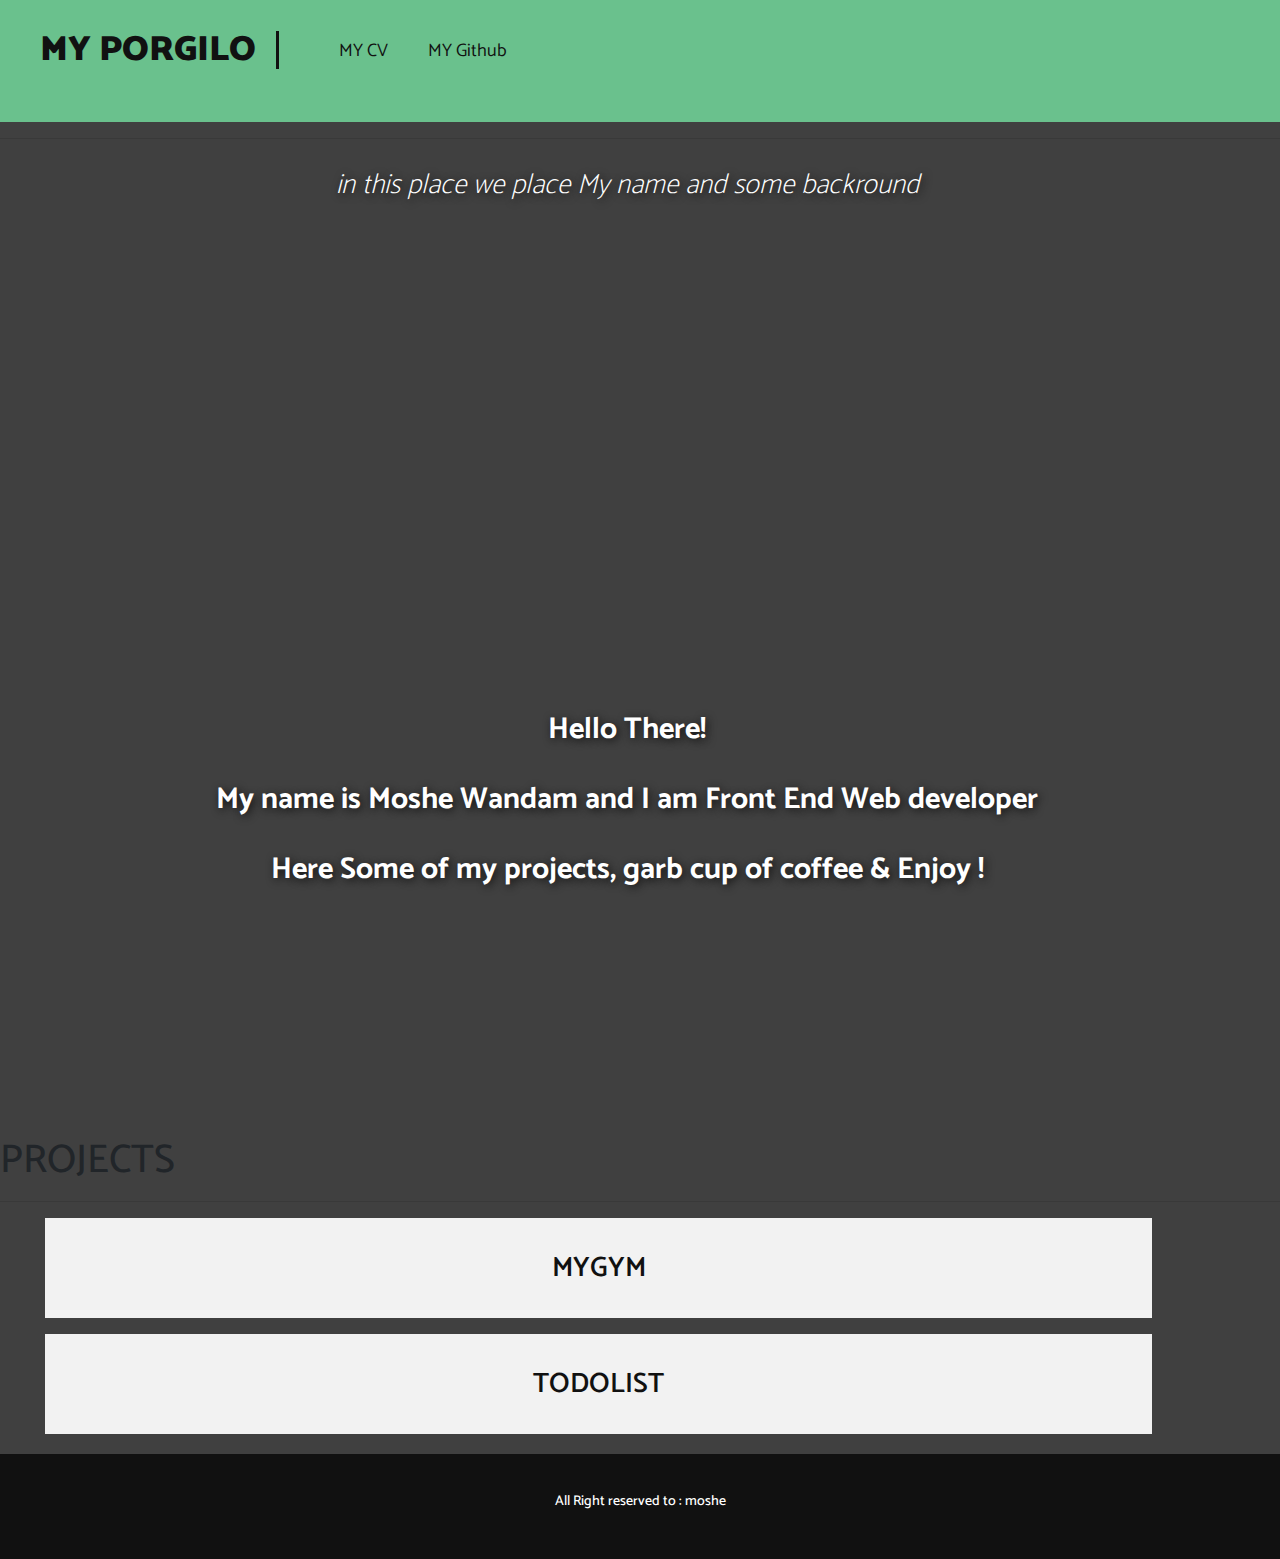
==== index.html @ f75f576b "first commit" ====
<!DOCTYPE html>
<html lang="en" >
<head>
    <meta name="viewport" content="width=device-width, initial-scale=1.0" >

    <title>Welcome to MY Projects</title>
    <link rel="stylesheet" href="lib/bootstrap.min.css">
    <link rel="stylesheet" href="lib/home.css">
    <link   href="http://fonts.googleapis.com/css?family=Open+Sans"   rel="stylesheet"  type="text/css" />
    <link href="https://fonts.googleapis.com/css?family=Catamaran" rel="stylesheet">
    <script src="https://maxcdn.bootstrapcdn.com/bootstrap/4.1.3/js/bootstrap.min.js"></script>
    <link rel="stylesheet" href="https://use.fontawesome.com/releases/v5.5.0/css/all.css" integrity="sha384-B4dIYHKNBt8Bc12p+WXckhzcICo0wtJAoU8YZTY5qE0Id1GSseTk6S+L3BlXeVIU" crossorigin="anonymous">

</head>

<body>
      <header>
        <a href="index.html" class="header-name"><i class="fas fa-code"></i>  My porgilo </a>  
        <nav> <!--  LINKS-->
            <ul>  
                <li>  <a href="MosheWandamCV.pdf" download   target="_blank"><i class='far fa-id-badge'></i>  MY CV   </a> </li>  
                <li> <a href="https://github.com/moscd8"><i class='fab fa-github'></i>  MY Github </a> </li>
            </ul>
		</nav> 

		
    </header>
<hr>

    <main >
        <section class="index-0">
            <h1> in this place we place My name and some backround</h1>
            
        </section>
        <section class="index-banner">   
            <div class="vertical-center">
                <h2>
					Hello There! <br>
				    My name is Moshe Wandam and I am Front End Web developer<br>
					Here Some of my  projects, garb cup of coffee   & Enjoy !
					 
			</h2>
                
            
            </div>
        </section>
        <section class="index-links">

            <h1> PROJECTS </h1>
            <hr>
            <a href="MYGYM-LandPage/home.html"> 
                    <div class="index-boxlink-1">
                       <h3><i class="fas fa-dumbbell"></i>    MYGYM   </h3> 
                </div>
            </a>
            
            <a href="ToDOList/index.html"> 
                    <div class="index-boxlink-1">
                       <h3><i class="far fa-calendar-check"></i>   TODOLIST  </h3> 
                </div>
            </a>

        </section>
 

 



</main>
<footer>
    <h3> All Right reserved to : moshe </h3>    
</footer>
</body>

</html>
---- lib/home.css ----
body {
  font-family: 'Catamaran' ,sans-serif;
  /* background-color: #f0fcf5; */
  background-color: #404040
} 

/* HEADER */
header{
  background-color: #6ac18d;
  width: 100%;
  height: 122px;
  margin-bottom: 10px;
}

header .header-name{
  color: #111;
  font-size: 24px;
  font-weight: 900;
  text-transform: uppercase;
  display: block;
  margin: 0 auto;
  text-align: center;
  padding: 20px 0;
}

header nav {
  display: block;
  width: fit-content;  
  color: #111;
  font-size: 16px;
}

header nav ul {
  display: block;
  margin: 0;
  float: left;
}

header nav div  h1{
  color: #404040;
  font-size: 18px;
  font-family: cursive;
  margin:  0 auto;
  padding-left: 16%; 
  padding-bottom: 5%;

} 
header nav  ul li {
  display: inline-block;
   float: left;
  list-style: none;
  padding: 0 3px;
  margin: 0 auto ; 
  

}

header nav  ul li a{
  color: #111;
  font-size: 18px;
  line-height: 60px;
 
}

/* desktop setting */

@media only screen and (min-width : 1000px){
  header .header-name{
   text-align: left;
   margin: 31px 0 ;
   padding: 0 20px 0 40px;
    border-right: 3px solid  #111;
    float :left;
    line-height: 38px;
    font-size: 35px;
  }  

  
  header nav {
    margin: 0 ;
    width: fit-content;    
    font-size: 35px;
    float: left;  
  }
  
    header nav ul {

      margin: 20px 0px;
      float: left;
      
}
 
  header nav  ul li {
      float: left;
    padding: 0 20px;
  }
 

}

/*End desktop*/

/* Main(index) */ 
.index-banner{
  margin: 8% 1% 1% 0%;
  width: 98%;
  height: calc(100vh - 260px ) ;   /* 100value height - height */
  background-repeat:  no-repeat;
  background-position: center;
  background-size: cover;
  display: table;
 
}

.index-0{
    margin: -3% 1% -28% 2%;
    width: 90%;
    height: 550px;
    background-image: url('computer_b.jpg');
    background-repeat:  no-repeat;
    background-position: center;
    background-size: cover;
    display: table;
    
}
.vertical-center{
  display: table-cell;
  vertical-align: middle;

}

.index-banner h2{
  font-size: 30px; 
  color: #fff;
  font-weight :700;
  text-align: center;
  text-shadow: 2px 2px 8px #111;
  line-height: 70px;
}   
.index-banner h1, .index-0 h1{
  /* font-family: Arial, Helvetica, sans-serif; */
  font-size: 28px; 
  color: #fff;
  font-weight :100;
  font-style: italic;
  line-height: 40px;
  text-align: center;
  text-shadow: 2px 2px 8px #111;

}   
 
.index-links div{
  margin: 16px 45px  0;  /* 16 witdh and 16 height */
  width: calc(90% - 45px);  
  height: 100px;
  background-color: #f2f2f2;
  position: center;

  
 }
 .index-links div h3{
/*  font  Catamaran*/ 
  font-size: 28px;
  font-weight: 600;
  line-height: 100px ;
  color: #111;
  text-align: center;
  text-transform: uppercase;


 } 

  /* this is for table size */
 .container{
  margin:  5% 0px 4% 2%;
  /* margin: 3%; */
  font-size: 11px;
 }
 
/* desktop setting */

 @media only screen and (min-width : 850px){
 
/* .index-banner{ */

  /* width: 98%; */
  /* height: 256px; */

/* //}   */



.index-banner h1{
 display: block;
 width:  560px;
 margin: 0 auto;

}   

  .index-boxlink-1{

     width: 1000px;
     margin: 0 auto; 

  }

  .index-0{
    margin: 2% 1% -26% 4%;
     width: 90%;
    height: 550px;
    background-image: url('computer_b.jpg');
    background-repeat:  no-repeat;
    background-position: center;
    background-size: cover;
    display: table; 
    
}

   /* this is for table size */
 .container{
  /* margin: 3%; */
  font-size: 26px;
 }
 
 }
 
 @media only screen and (max-width : 300px){
 
  .container{
    display: none;
  }
  main
  {
    font-size: 20px;
  }
}
 /* End Desktop*/


 /* FOOTER*/
 footer {
  width: 100%;
  padding: 40px  0;
  margin-top: 20px;
  background-color: #111;

 }

 footer h3{
    text-align: center;
   font-size: 14px;
   color: white;
   
 }
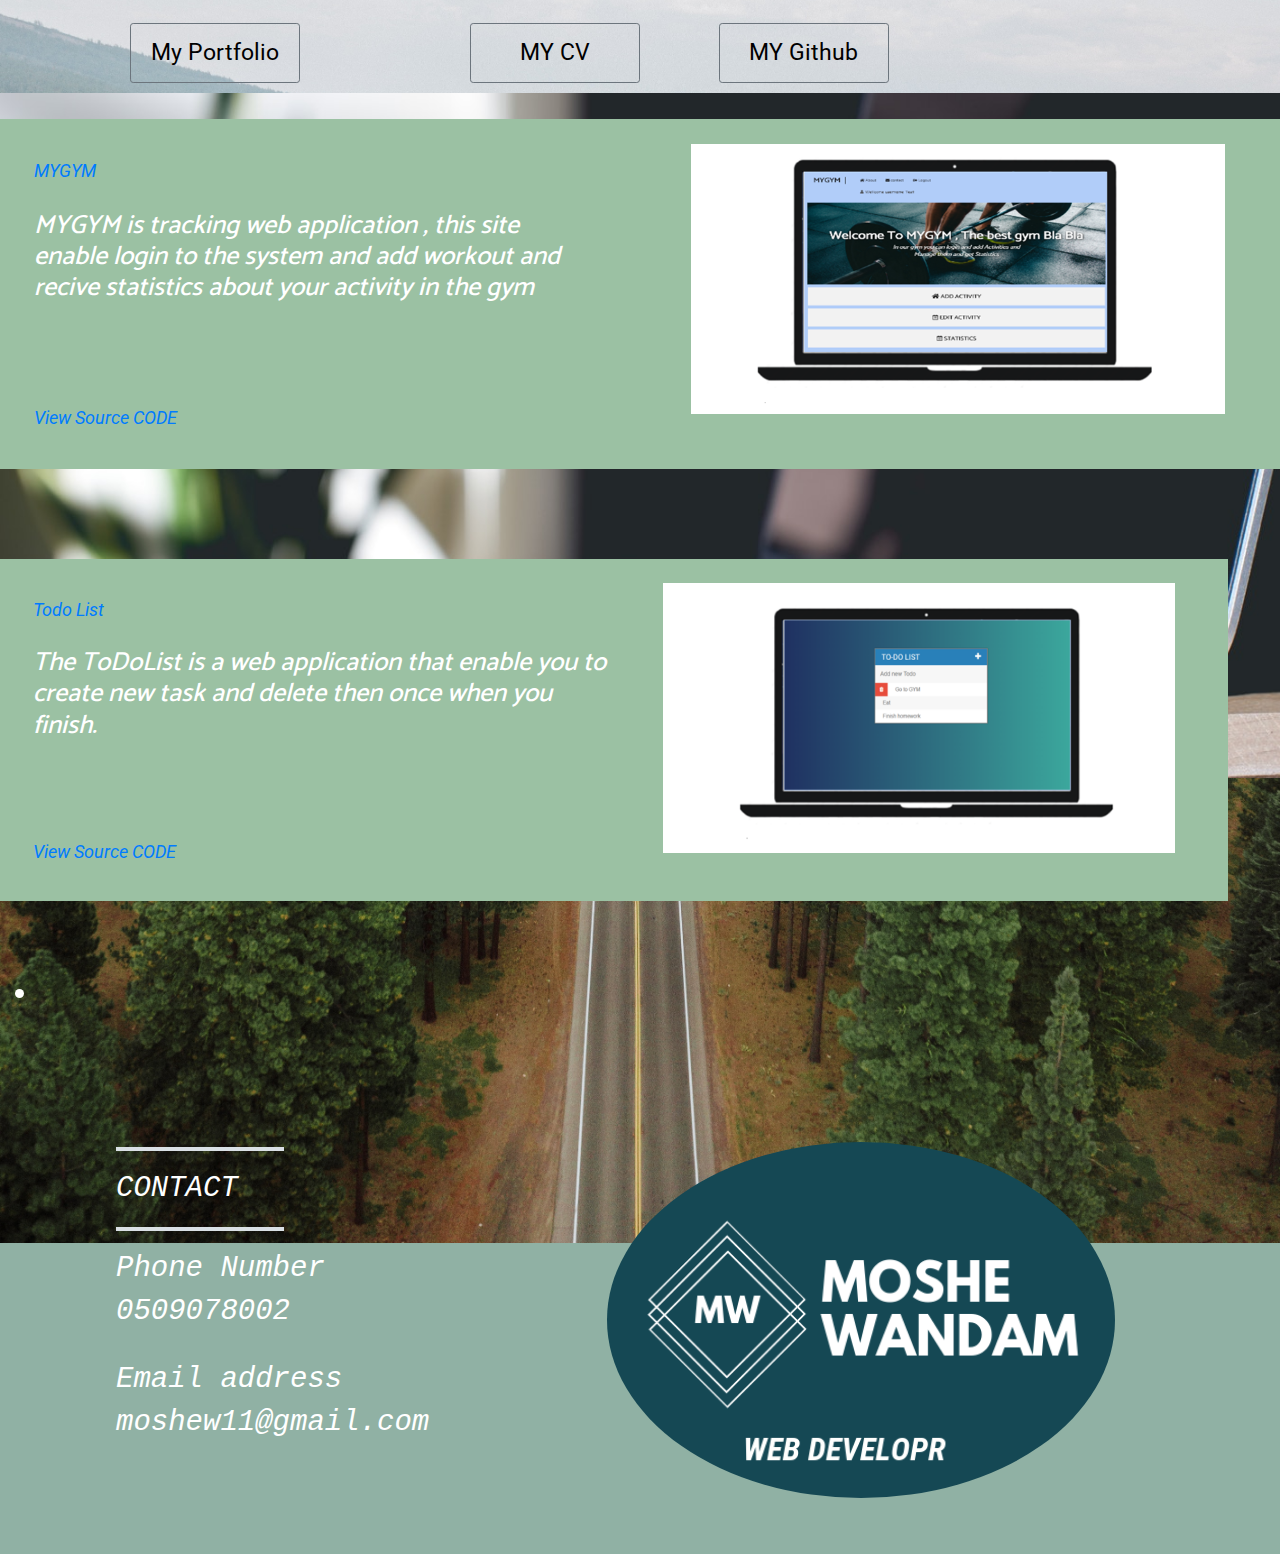
==== commit ed3bf483: "first commit2" ====
--- a/index.html
+++ b/index.html
@@ -3,75 +3,153 @@
 <head>
     <meta name="viewport" content="width=device-width, initial-scale=1.0" >
 
-    <title>Welcome to MY Projects</title>
+    <title>Moshe Wandam   </title>
     <link rel="stylesheet" href="lib/bootstrap.min.css">
-    <link rel="stylesheet" href="lib/home.css">
-    <link   href="http://fonts.googleapis.com/css?family=Open+Sans"   rel="stylesheet"  type="text/css" />
-    <link href="https://fonts.googleapis.com/css?family=Catamaran" rel="stylesheet">
+    <link rel="stylesheet" href="style.css">
+    <link href="https://fonts.googleapis.com/css?family=Open+Sans|Roboto|Dosis|Catamaran" rel="stylesheet">
     <script src="https://maxcdn.bootstrapcdn.com/bootstrap/4.1.3/js/bootstrap.min.js"></script>
     <link rel="stylesheet" href="https://use.fontawesome.com/releases/v5.5.0/css/all.css" integrity="sha384-B4dIYHKNBt8Bc12p+WXckhzcICo0wtJAoU8YZTY5qE0Id1GSseTk6S+L3BlXeVIU" crossorigin="anonymous">
 
 </head>
+<body>    
+        <header> 
+         <div class="nav-header">
+            <div class="row">
+                <div class="col-md-4 col-sm-3">  
+                        <button type="button" class="btn btn-outline-secondary  btn-lg   btn-md   btn-sm  btn-xs"> 
+                                <a href="index.html" class="header-name "> 
+                                        <i class="fas fa-code">  </i> My Portfolio
+                                </a>
+                        </button>
+                </div>
+                <div class="col-md-7 col-sm-8">
+                    <div class="row">        
+                        <div class="col-md-5 col-sm-5">
+                                <button type="button" class="btn btn-outline-secondary  btn-lg   btn-md   btn-sm  btn-xs"> 
+                                <a href="MosheWandamCV.pdf" download   target="_blank"><i class='far fa-id-badge'>
+                                </i>  MY CV   </a> 
+                                </button>
+                        </div>            
+                        <div class="col-md-5  col-sm-5">
+                                <button type="button" class="btn btn-outline-secondary  btn-lg   btn-md   btn-sm  btn-xs"> 
+                                <a href="https://github.com/moscd8"><i class='fab fa-github'></i>  MY Github </a> 
+                                </button>
+                        </div>                    
+                    </div>                
+                </div>
+            </div>    
+         </div>
+        </header>
+            
+            <div class="about">
+                    <!-- container-about  -->
+                    <div class="row justify-content-between row-1">
+                      
+                    <!-- mygym project -->
+             <div class="row   proj-1"> <!-- main row-->
+                    <div class="col-md-6 col-xs-7 col-proj">  <!-- main col1-->                            
+                            <div class="row">
+                                    <div class="col-md-11 col-xs-12 col-proj">
+                                            <a href="https://moshemygym.netlify.com/" class="header-name"><i class="fas fa-dumbbell"></i>  MYGYM </a>  
+                                    </div>
+                            </div>
+                            <div class="row">
+                                    <div class="col-md-11 col-xs-12 col-proj">                                            
+                                            <h4> MYGYM is tracking web application , this site enable login to the 
+                                                system and add workout and recive statistics about your activity in the gym                                                 
+                                            </h4>
+                                    </div>
+                            </div>
+                            <div class="row row_git"  >
+                                    <div class="col-md-12 col-xs-7 col-proj">
+                                            <a href="https://github.com/moscd8/MYGYM-LandPage" class="header-name"><i class="fab fa-github"></i>  View Source CODE  </a>  
+                                    </div>
+                            </div>
+                            
+                    </div>
+                    <div class="col-md-5 col-xs-7"  id="col-proj1-image" >   <!-- main col2-->
+                        <div class="col-proj1-image">
+                        </div>
+                    </div>
+            </div>
 
-<body>
-      <header>
-        <a href="index.html" class="header-name"><i class="fas fa-code"></i>  My porgilo </a>  
-        <nav> <!--  LINKS-->
-            <ul>  
-                <li>  <a href="MosheWandamCV.pdf" download   target="_blank"><i class='far fa-id-badge'></i>  MY CV   </a> </li>  
-                <li> <a href="https://github.com/moscd8"><i class='fab fa-github'></i>  MY Github </a> </li>
-            </ul>
-		</nav> 
+            <!-- End of mygym project-->
 
-		
-    </header>
-<hr>
+            <!-- todo  project -->
+            <div class="row   proj-2"> <!-- main row-->
+                <div class="col-md-6 col-xs-7 col-proj">  <!-- main col1-->                            
+                        <div class="row">
+                                <div class="col-md-12 col-xs-7 col-proj">
+                                        <a href="https://moshetodolist.netlify.com/" class="header-name"><i class="fas fa-dumbbell"></i>  Todo List  </a>  
+                                </div>
+                        </div>
+                        <div class="row">
+                                <div class="col-md-12 col-xs-7 col-proj">
+                                        
+                                        <h4>The ToDoList is a web application  that enable you to create new task and delete then once 
+                                                when you finish. 
+                                        </h4>
+                                </div>
+                        </div>
+                        <div class="row row_git"  >
+                                <div class="col-md-12 col-xs-7 col-proj">
+                                        <a href="https://github.com/moscd8/ToDoList" class="header-name"><i class="fab fa-github"></i>  View Source CODE  </a>  
+                                </div>
+                        </div>
+                        
+                </div>
+                <div class="col-md-5 col-xs-7"  id="col-proj2-image" >   <!-- main col2-->
+                    <div class="col-proj2-image">
+                    </div>
+                </div>
+                <!-- End todo  project -->
+   
+        </div> 
+        </div>
 
-    <main >
-        <section class="index-0">
-            <h1> in this place we place My name and some backround</h1>
-            
-        </section>
-        <section class="index-banner">   
-            <div class="vertical-center">
-                <h2>
-					Hello There! <br>
-				    My name is Moshe Wandam and I am Front End Web developer<br>
-					Here Some of my  projects, garb cup of coffee   & Enjoy !
-					 
-			</h2>
-                
-            
+        <div class="row">
+            <div class="col-md-4">
+                <div class="front-end">
+                     <ul>
+                         <li>
+                            <!-- Html -->
+                         </li>
+                     </ul>   
+                </div>
             </div>
-        </section>
-        <section class="index-links">
+        </div>
+        <footer>
+        <div class="container contact">
+        <div class="row align-items-center">
+         
 
-            <h1> PROJECTS </h1>
-            <hr>
-            <a href="MYGYM-LandPage/home.html"> 
-                    <div class="index-boxlink-1">
-                       <h3><i class="fas fa-dumbbell"></i>    MYGYM   </h3> 
+            <div class="col-md-5 xm-4 col-proj col-proj-about">
+               <div class="animate-about">
+                   <div class="row">
+                        <div class="col-sm-5  hr-about">
+                                <hr>
+                                <p>  CONTACT  </p> 
+                                <hr>
+                           </div> 
+                        <div class="col-sm-8">
+                        <label >Phone Number <p>0509078002 </p></label>                                   
+                        </div>
+                        <div class="col-sm-8">
+                                <label >Email address <p>moshew11@gmail.com </p></label>                     
+                        </div>                                  
+                   </div>
                 </div>
-            </a>
-            
-            <a href="ToDOList/index.html"> 
-                    <div class="index-boxlink-1">
-                       <h3><i class="far fa-calendar-check"></i>   TODOLIST  </h3> 
-                </div>
-            </a>
+           </div>
 
-        </section>
- 
+        <div class="col-md-6  xm-4 col-proj-about">
+                        <div class="col-contact-image">
+                                <!-- <h1> logo </h1> -->
+                        </div>
+        </div>
+        
+        </div>    
+        </div>
+        </footer>
 
- 
-
-
-
-</main>
-<footer>
-    <h3> All Right reserved to : moshe </h3>    
-</footer>
-</body>
-
-</html>
-
+    </body>
+</html>--- a/style.css
+++ b/style.css
@@ -0,0 +1,383 @@
+body{
+    width: 100%;
+    background-color:     #90b1a4;    
+    background-image: url('lib/pic/body_.jpg');
+    background-repeat:  no-repeat;
+    background-position: center;
+    background-size: cover;
+}
+
+
+header{
+    margin: 10px 15px;
+    width: 90%;
+    height: 18%; 
+     
+}
+.nav-header{
+    /*     margin: 3% 4% 2% 6%;
+ */
+    margin: 2% 4% 0% 10%;
+    
+
+}
+button{
+    height: 60px !important; 
+    width: 170px !important;
+    font-size: 23px !important;
+}
+button:hover{
+    /*     margin: 3% 4% 2% 6%;
+ */
+
+    -webkit-animation: jump 1.5s ease 0s 2 normal ;
+    animation: jump 1.5s ease 0s 2 normal ;
+    background-color: white;
+
+}
+
+
+
+@-webkit-keyframes jump {
+    0%{
+      -webkit-transform: translateY(0);
+      transform: translateY(0);
+    }
+    20%{
+      -webkit-transform: translateY(0);
+      transform: translateY(0);
+    }
+    40%{
+      -webkit-transform: translateY(-30px);
+      transform: translateY(-30px);
+    }
+    50%{
+      -webkit-transform: translateY(0);
+      transform: translateY(0);
+    }
+    60%{
+      -webkit-transform: translateY(-15px);
+      transform: translateY(-15px);
+    }
+    80%{
+      -webkit-transform: translateY(0);
+      transform: translateY(0);
+    }
+    100%{
+      -webkit-transform: translateY(0);
+      transform: translateY(0);
+    }
+  }
+  
+  @keyframes jump {
+    0%{
+      transform: translateY(0);
+    }
+    20%{
+      transform: translateY(0);
+    }
+    40%{
+      transform: translateY(-30px);
+    }
+    50%{
+      transform: translateY(0);
+    }
+    60%{
+      transform: translateY(-15px);
+    }
+    80%{
+      transform: translateY(0);
+    }
+    100%{
+      transform: translateY(0);
+    }
+  } 
+
+header a{ 
+    color: #000 !important ;
+}
+ 
+.about{
+    background-color: #515152;
+ 
+    margin: 0%;
+    width: 100% !important; 
+ 
+    height: 685px;
+    color: white;
+    font-size: 29px;
+
+    font-family: Roboto;
+    font-style: italic;
+
+    background-image: url('lib/pic/computer_b.jpg');
+    background-repeat:  no-repeat;
+    background-position: center;
+    background-size: cover;
+  
+}
+.col-about{  
+    font-weight :900;
+    text-align: center;
+    text-shadow: 2px 2px 8px #111;
+    line-height: 70px;
+    font-size: 29px;
+    padding-top: 5em;
+
+  
+
+}
+
+.typewriter h3  {
+    overflow: hidden;     /* Ensures the content is not revealed until the animation */
+    border-right: .15em solid orange; /* The typwriter cursor */
+    white-space: nowrap;  /* Keeps the content on a single line */
+
+
+    letter-spacing: .15em; 
+  
+    animation: 
+      typing 4.0s steps(40, end),
+      blink-caret .75s step-end infinite;
+      /* blinking-cursor .5s step-end infinite; */
+      margin: 0 auto;
+
+      font-family: monospace;
+      text-overflow: ellipsis;
+
+  }
+  
+  /* The typing effect */
+  @keyframes typing {
+    from { width: 0 }
+    to { width: 100% }
+
+    /* 0% { left: 0%; }
+    100% { left: 100%; } */
+  }
+  
+  /* The typewriter cursor effect */
+  @keyframes blink-caret {
+    from, to { border-color: transparent }
+    50% { border-color: orange; }
+  }
+
+
+.row-1{
+    /* border: 1px solid red; */
+    margin: 7px  auto;
+}
+
+.row-2{ 
+    margin: 7px auto;
+} 
+.projects{ 
+    margin: 4% 7%;
+    width: 90%;
+    height: 45%;
+    padding-top: 2%;
+}
+.contact{
+    margin: 4% 7%;
+    width: 90%;
+    height: 45%;
+    padding-top: 2%;
+}
+.proj-1,.proj-2{  
+    margin: 2% 0% 5% 0%;
+    height: 90%;
+    background-color:    #9bc1a3;
+}
+
+
+.col-proj{
+    font-size: 18px;
+    font-family: Roboto;
+    margin: 2% 0% 2% 1%;
+    
+}
+.col-proj h4{
+    font-size: 26px;
+    font-family: Catamaran;
+    font-style: italic;
+}
+#col-proj1-image{
+    color: #000;
+    background-image: url('lib/pic/1.png');
+    background-repeat:  no-repeat;
+    background-position: center;
+    background-size: cover;
+    height: 270px;
+    margin: 2% 3% 3% 3%;
+  
+
+}
+#col-proj1-image:hover  {
+  /* Start the shake animation and make the animation last for 0.5 seconds */
+  animation: shake 0.5s; 
+
+
+}
+
+#col-proj2-image{
+
+  color: #000;
+  background-image: url('lib/pic/1_todolist.png');
+  background-repeat:  no-repeat;
+  background-position: center;
+  background-size: cover;
+  height: 270px;
+  margin: 2% 3% 3% 3%;
+  /* display: table; */
+
+
+
+}
+
+#col-proj2-image:hover  {
+  /* Start the shake animation and make the animation last for 0.5 seconds */
+  animation: shake 0.5s; 
+
+
+}
+
+@keyframes shake {
+  0% { transform: translate(1px, 1px) rotate(0deg); }
+  10% { transform: translate(-1px, -2px) rotate(-1deg); }
+  20% { transform: translate(-3px, 0px) rotate(1deg); }
+  30% { transform: translate(3px, 2px) rotate(0deg); }
+  40% { transform: translate(1px, -1px) rotate(1deg); }
+  50% { transform: translate(-1px, 2px) rotate(-1deg); }
+  60% { transform: translate(-3px, 1px) rotate(0deg); }
+  70% { transform: translate(3px, 1px) rotate(-1deg); }
+  80% { transform: translate(-1px, -1px) rotate(1deg); }
+  90% { transform: translate(1px, 2px) rotate(0deg); }
+  100% { transform: translate(1px, -2px) rotate(-1deg); }
+}
+
+.col-contact-image{
+    color: #000;
+    background-image: url('lib/pic/logo.png');
+    background-repeat:  no-repeat;
+    background-position: center;
+    background-size: cover;
+    height: 89%;
+    margin: 2% 3% 3% 3%;
+
+
+    border-radius: 50%;
+}
+.col-proj-about{
+    height: 400px;
+    color: white;
+    font-size: 29px;
+    font-family: Roboto;
+    font-style: bold;
+    width: 70%;
+
+   
+}
+
+
+ .hr-about hr {
+    border-top: 4px solid #dae0e5;;
+  }
+
+
+.animate-about{
+    animation-name:  textAnimate;
+    animation-duration: 2s;   
+    position: relative; 
+    border: #9bc1a3;
+    /* background-color: lightslategrey; */
+
+    color: white;
+
+    font-family: monospace;
+}
+
+@keyframes textAnimate{
+    0%{
+        color: azure;
+        left:0px; top:0px;
+    } 
+    /* 50%{
+        color: green;
+        left:60px; top:10px;
+    } */
+    70%{
+        color: white;
+        left:100px; top:30px;
+    }
+    100%{
+        color: white;
+        font-style: italic;
+        left:100px; top:30px;
+    }
+    
+}
+.row_git{
+    margin-top: 11%;   
+}    
+
+/*responsive setting 
+*/
+@media only screen and (max-width : 320px){
+    .typewriter h3  {
+     
+        animation:none;
+        border-right: none;
+        white-space: normal;
+        font-size: 22px;
+      }
+      
+      /* The typing effect */
+      
+      
+      /* The typewriter cursor effect */
+   
+      .col-proj-about{
+        font-size: 22px;
+      }
+
+    .about{
+        margin: 4% 4%;
+    }
+
+    .contact{
+        font-size: 26px;
+        height: 30%;
+    }
+
+    button{
+        height: 30px;
+        width: 120px;
+        font-size: 29px;
+        margin-bottom: 7px;
+    }
+ 
+
+}
+
+
+@media only screen and (max-width : 540px){
+    .col-proj-about{
+        height: 170px;
+        font-size: 18px;
+       
+    }
+
+    .col-contact-image{
+        margin: 41% 3% 3% 3%;
+
+    }
+}
+
+
+@media only screen and (min-width : 1000px){
+
+}
+
+
+
+ 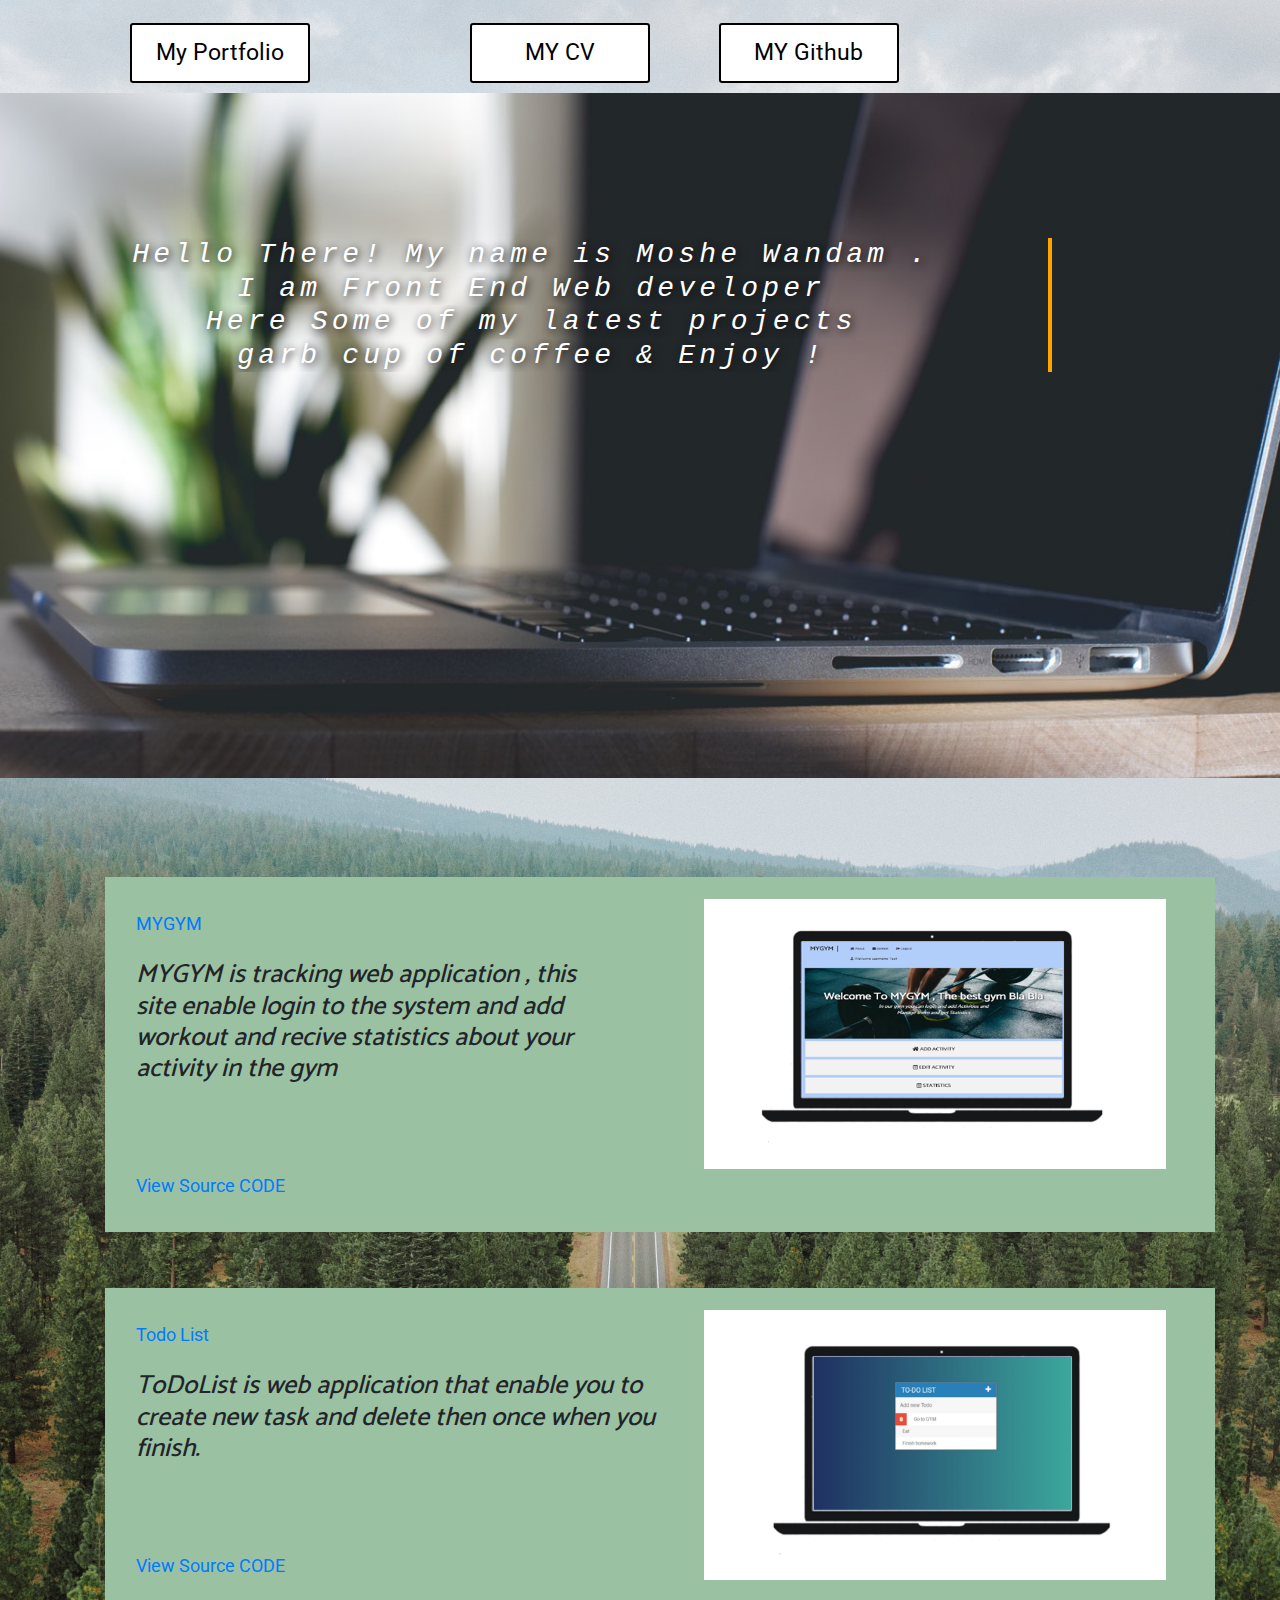
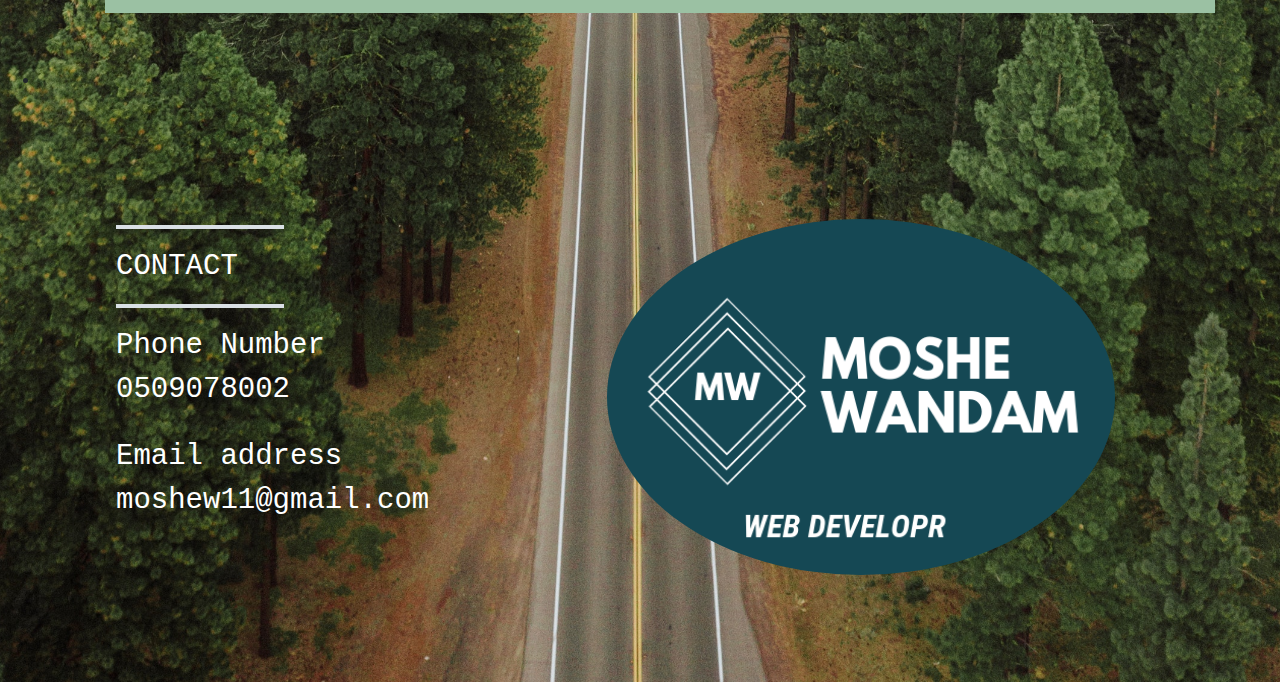
==== commit ef533d45: "first commit3" ====
--- a/index.html
+++ b/index.html
@@ -3,7 +3,7 @@
 <head>
     <meta name="viewport" content="width=device-width, initial-scale=1.0" >
 
-    <title>Moshe Wandam   </title>
+    <title>Moshe Wandam  </title>
     <link rel="stylesheet" href="lib/bootstrap.min.css">
     <link rel="stylesheet" href="style.css">
     <link href="https://fonts.googleapis.com/css?family=Open+Sans|Roboto|Dosis|Catamaran" rel="stylesheet">
@@ -11,40 +11,57 @@
     <link rel="stylesheet" href="https://use.fontawesome.com/releases/v5.5.0/css/all.css" integrity="sha384-B4dIYHKNBt8Bc12p+WXckhzcICo0wtJAoU8YZTY5qE0Id1GSseTk6S+L3BlXeVIU" crossorigin="anonymous">
 
 </head>
-<body>    
-        <header> 
+<body>
+    
+        <header>
+        
          <div class="nav-header">
+
             <div class="row">
-                <div class="col-md-4 col-sm-3">  
-                        <button type="button" class="btn btn-outline-secondary  btn-lg   btn-md   btn-sm  btn-xs"> 
-                                <a href="index.html" class="header-name "> 
-                                        <i class="fas fa-code">  </i> My Portfolio
-                                </a>
+                <div class="col-md-4 col-sm-3">
+                        <button type="button" class="btn btn-default  btn-lg   btn-md   btn-sm  btn-xs"> 
+                                <a href="index.html" class="header-name "> <i class="fas fa-code">  
+                                </i> My Portfolio        </a>
                         </button>
                 </div>
                 <div class="col-md-7 col-sm-8">
                     <div class="row">        
                         <div class="col-md-5 col-sm-5">
-                                <button type="button" class="btn btn-outline-secondary  btn-lg   btn-md   btn-sm  btn-xs"> 
-                                <a href="MosheWandamCV.pdf" download   target="_blank"><i class='far fa-id-badge'>
-                                </i>  MY CV   </a> 
-                                </button>
+                          <button type="button" class="btn btn-default  btn-lg   btn-md   btn-sm  btn-xs"> 
+                           <a href="MosheWandamCV.pdf" download   target="_blank"><i class='far fa-id-badge'></i>  MY CV   </a> 
+                          </button>
                         </div>            
                         <div class="col-md-5  col-sm-5">
-                                <button type="button" class="btn btn-outline-secondary  btn-lg   btn-md   btn-sm  btn-xs"> 
-                                <a href="https://github.com/moscd8"><i class='fab fa-github'></i>  MY Github </a> 
-                                </button>
+                           <button type="button" class="btn btn-outline-secondary  btn-lg   btn-md   btn-sm  btn-xs"> 
+                        <a href="https://github.com/moscd8"><i class='fab fa-github'></i>  MY Github </a> 
+                        </button>
                         </div>                    
                     </div>                
                 </div>
             </div>    
+
          </div>
+        
         </header>
             
             <div class="about">
                     <!-- container-about  -->
                     <div class="row justify-content-between row-1">
-                      
+                        
+                        <div class="col-md-10 col-sm-12 justify-content-between col-about">
+                         <div class="typewriter">
+                            <h3> Hello There! My name is Moshe Wandam . </h3>
+                            <h3> I am Front End Web developer</h3>
+                            <h3>  Here Some of my latest projects </h3>
+                             <h3> garb cup of coffee & Enjoy ! </h3>
+                       
+                        </div>
+
+                    </div>
+                </div>
+            </div>
+
+            <div class="container projects">
                     <!-- mygym project -->
              <div class="row   proj-1"> <!-- main row-->
                     <div class="col-md-6 col-xs-7 col-proj">  <!-- main col1-->                            
@@ -54,7 +71,8 @@
                                     </div>
                             </div>
                             <div class="row">
-                                    <div class="col-md-11 col-xs-12 col-proj">                                            
+                                    <div class="col-md-11 col-xs-12 col-proj">
+                                            
                                             <h4> MYGYM is tracking web application , this site enable login to the 
                                                 system and add workout and recive statistics about your activity in the gym                                                 
                                             </h4>
@@ -71,8 +89,9 @@
                         <div class="col-proj1-image">
                         </div>
                     </div>
+                            
+       
             </div>
-
             <!-- End of mygym project-->
 
             <!-- todo  project -->
@@ -86,8 +105,9 @@
                         <div class="row">
                                 <div class="col-md-12 col-xs-7 col-proj">
                                         
-                                        <h4>The ToDoList is a web application  that enable you to create new task and delete then once 
+                                        <h4>ToDoList is web application  that enable you to create new task and delete then once 
                                                 when you finish. 
+                                                
                                         </h4>
                                 </div>
                         </div>
@@ -104,8 +124,11 @@
                 </div>
                 <!-- End todo  project -->
    
-        </div> 
         </div>
+
+
+
+            </div>
 
         <div class="row">
             <div class="col-md-4">
@@ -135,18 +158,23 @@
                         <label >Phone Number <p>0509078002 </p></label>                                   
                         </div>
                         <div class="col-sm-8">
-                                <label >Email address <p>moshew11@gmail.com </p></label>                     
+                                <label >Email address <p>moshew11@gmail.com </p></label>
                         </div>                                  
+ 
+ 
                    </div>
-                </div>
-           </div>
+
+  
+
+            </div>
+        </div>
 
         <div class="col-md-6  xm-4 col-proj-about">
+               
                         <div class="col-contact-image">
                                 <!-- <h1> logo </h1> -->
                         </div>
-        </div>
-        
+                    </div>
         </div>    
         </div>
         </footer>
--- a/style.css
+++ b/style.css
@@ -23,13 +23,15 @@
 }
 button{
     height: 60px !important; 
-    width: 170px !important;
+    width: 180px !important;
     font-size: 23px !important;
+    border: black 2px solid !important;
+    background-color: white !important;
 }
 button:hover{
     /*     margin: 3% 4% 2% 6%;
  */
-
+  background-color: #66A789 !important;
     -webkit-animation: jump 1.5s ease 0s 2 normal ;
     animation: jump 1.5s ease 0s 2 normal ;
     background-color: white;
@@ -349,12 +351,13 @@
         height: 30%;
     }
 
-    button{
+    /* button{
         height: 30px;
         width: 120px;
         font-size: 29px;
-        margin-bottom: 7px;
-    }
+        margin-bottom: 7px; */
+        /* border: black 2px solid !important; */
+    /* } */
  
 
 }
@@ -371,6 +374,15 @@
         margin: 41% 3% 3% 3%;
 
     }
+
+
+    button{
+      /* height: 60px !important;  */
+      width: 150px !important;
+      font-size: 20px !important;
+      /* border: black 2px solid !important; */
+      /* background-color: white !important; */
+  }
 }
 
 
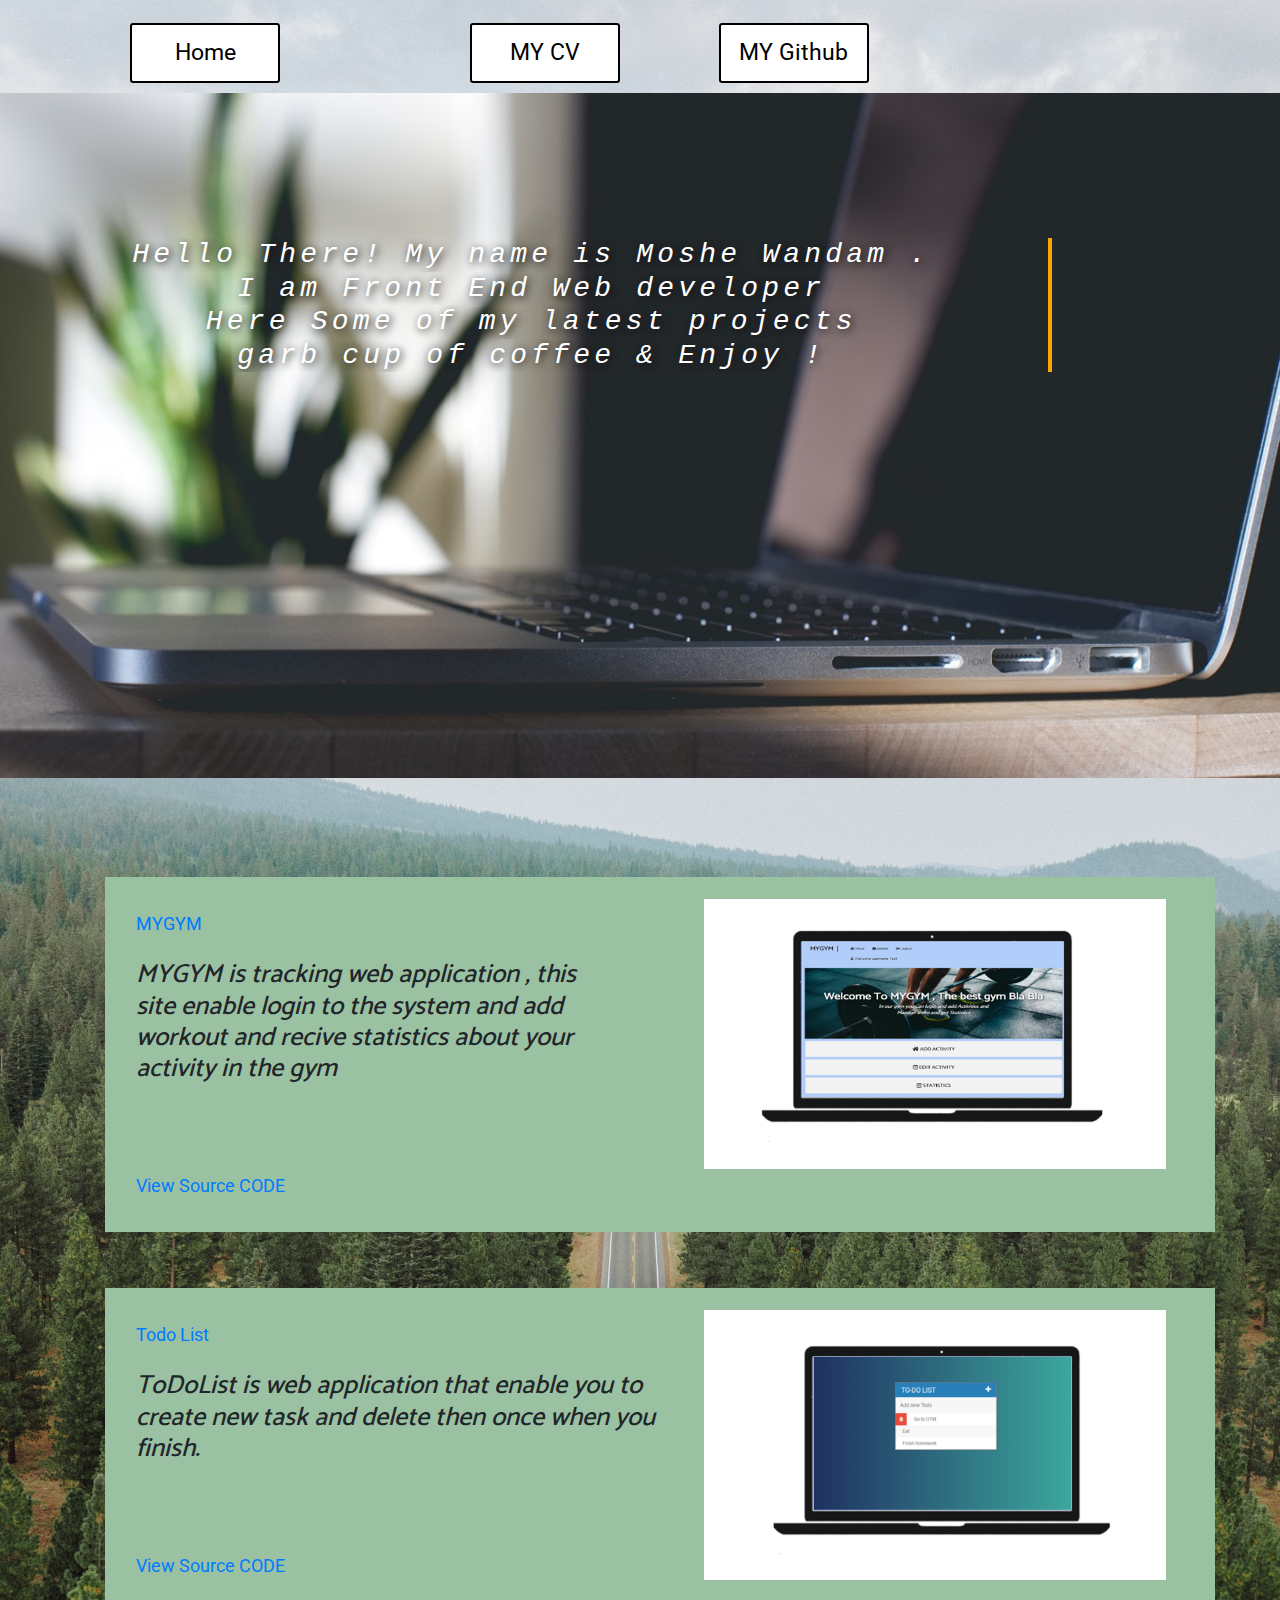
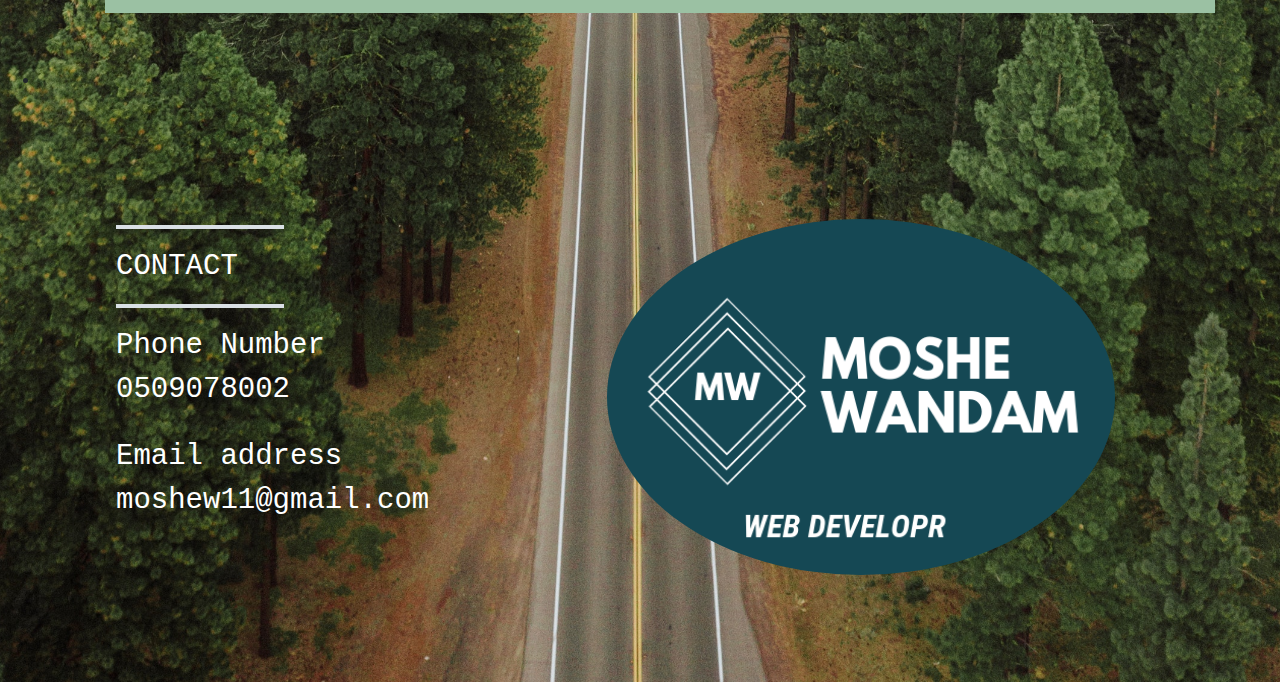
==== commit a3f81772: "first commit3" ====
--- a/index.html
+++ b/index.html
@@ -21,14 +21,14 @@
                 <div class="col-md-4 col-sm-3">
                         <button type="button" class="btn btn-default  btn-lg   btn-md   btn-sm  btn-xs"> 
                                 <a href="index.html" class="header-name "> <i class="fas fa-code">  
-                                </i> My Portfolio        </a>
+                                </i> Home        </a>
                         </button>
                 </div>
                 <div class="col-md-7 col-sm-8">
                     <div class="row">        
                         <div class="col-md-5 col-sm-5">
                           <button type="button" class="btn btn-default  btn-lg   btn-md   btn-sm  btn-xs"> 
-                           <a href="MosheWandamCV.pdf" download   target="_blank"><i class='far fa-id-badge'></i>  MY CV   </a> 
+                           <a href="MosheWandamCV.pdf" download   target="_blank"><i class='far fa-id-badge'></i> MY CV</a> 
                           </button>
                         </div>            
                         <div class="col-md-5  col-sm-5">
--- a/style.css
+++ b/style.css
@@ -23,7 +23,7 @@
 }
 button{
     height: 60px !important; 
-    width: 180px !important;
+    width: 150px !important;
     font-size: 23px !important;
     border: black 2px solid !important;
     background-color: white !important;
@@ -351,11 +351,11 @@
         height: 30%;
     }
 
-    /* button{
-        height: 30px;
-        width: 120px;
-        font-size: 29px;
-        margin-bottom: 7px; */
+     /* button{ */
+        /* height: 30px; */
+        /* width: 105px  !important;
+        font-size: 15px !important; */
+        /* margin-bottom: 7px;  */
         /* border: black 2px solid !important; */
     /* } */
  
@@ -364,6 +364,15 @@
 
 
 @media only screen and (max-width : 540px){
+
+  .typewriter h3  {
+     
+    animation:none;
+    border-right: none;
+    white-space: normal;
+    font-size: 22px;
+  }
+
     .col-proj-about{
         height: 170px;
         font-size: 18px;
@@ -378,8 +387,9 @@
 
     button{
       /* height: 60px !important;  */
-      width: 150px !important;
-      font-size: 20px !important;
+      width: 105px  !important;
+      font-size: 15px !important;
+      text-align: left !important;
       /* border: black 2px solid !important; */
       /* background-color: white !important; */
   }
